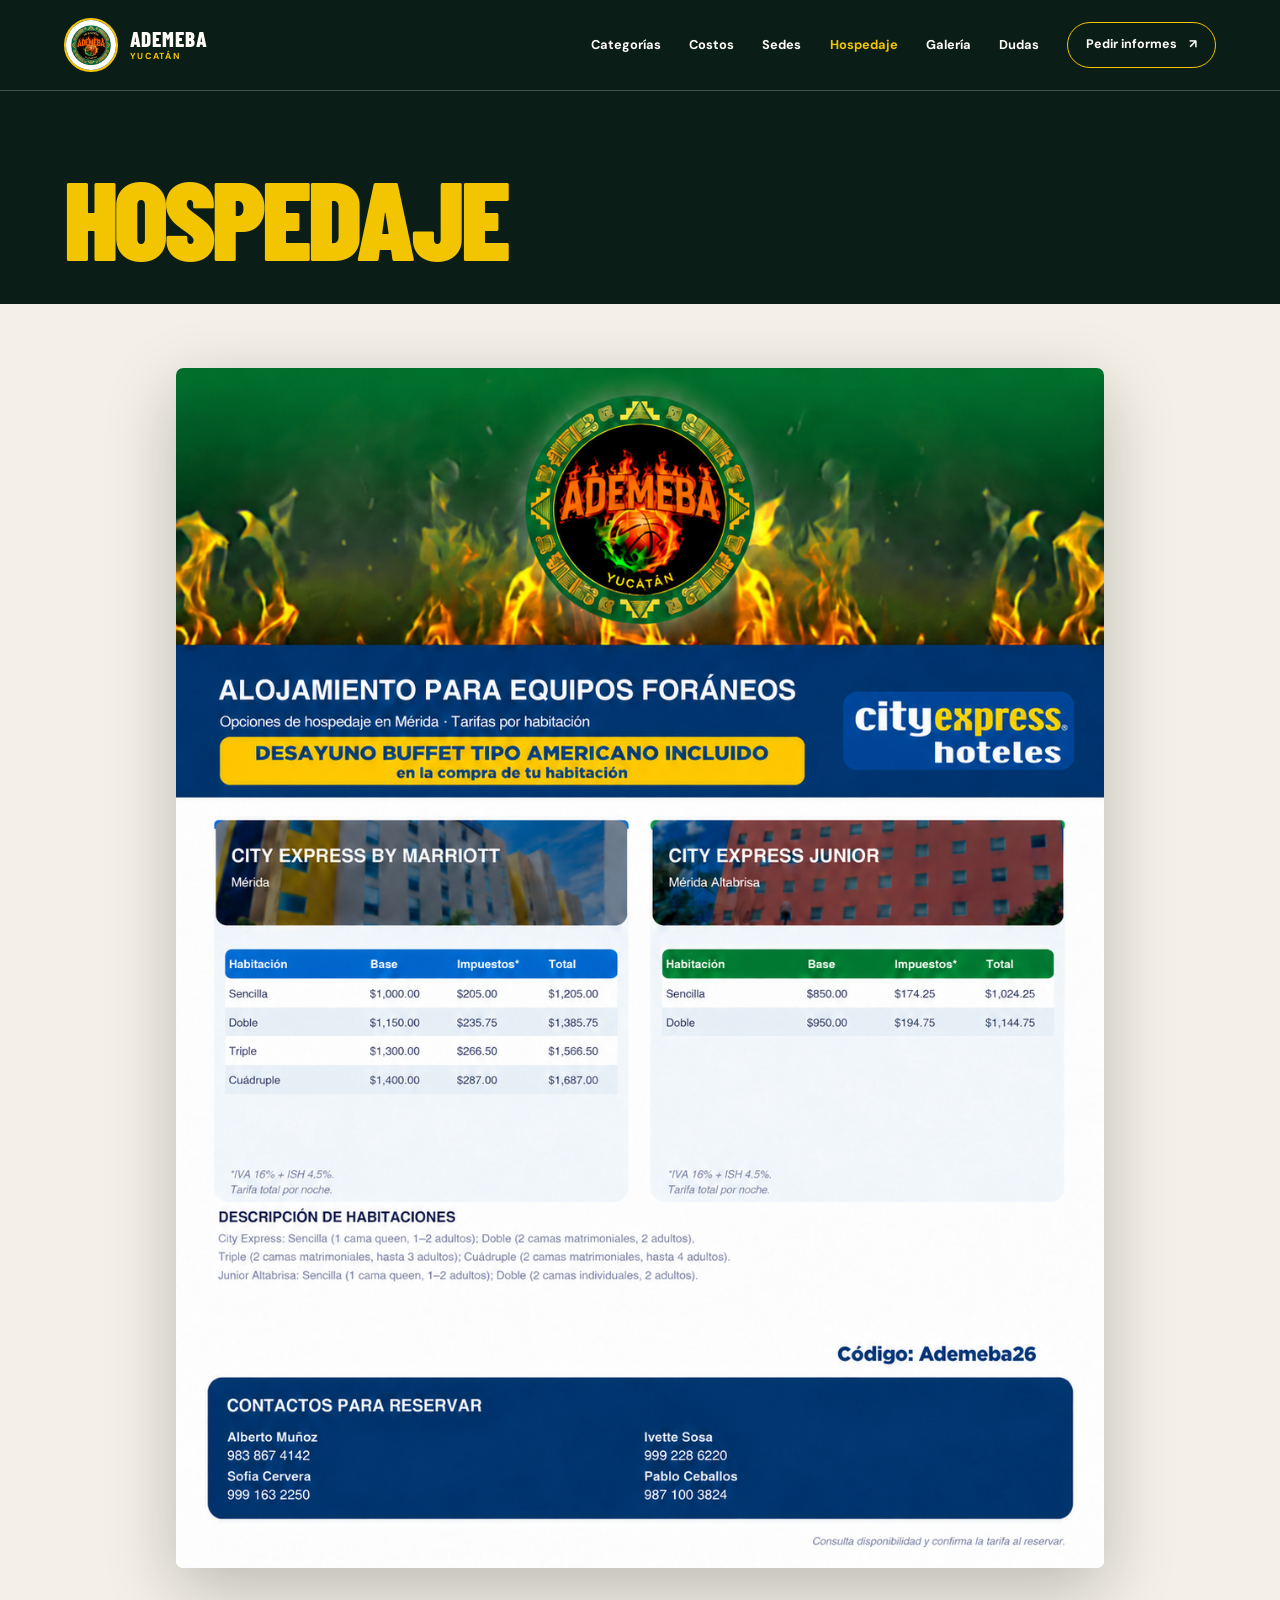
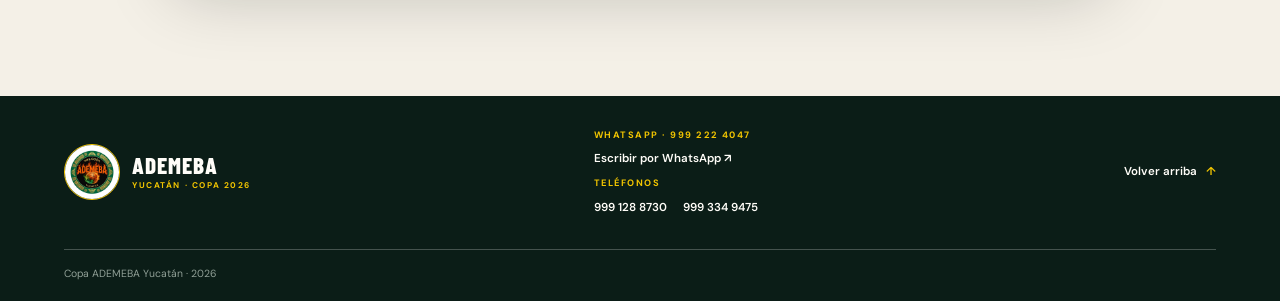
==== hospedaje.html @ 0bba1617 "feat: add hospedaje page" ====
<!doctype html>
<html lang="es-MX">
  <head>
    <meta charset="utf-8">
    <meta name="viewport" content="width=device-width, initial-scale=1">
    <meta name="theme-color" content="#0b1d17">
    <meta name="description" content="Consulta las opciones de hospedaje para equipos foráneos de la Copa ADEMEBA Yucatán 2026.">
    <meta property="og:type" content="website">
    <meta property="og:title" content="Hospedaje · Copa ADEMEBA Yucatán 2026">
    <meta property="og:description" content="Opciones de hospedaje en Mérida para equipos de la Copa ADEMEBA Yucatán 2026.">
    <meta property="og:image" content="assets/hospedaje-copa-ademeba-2026.png">
    <title>Hospedaje · Copa ADEMEBA Yucatán 2026</title>
    <link rel="preconnect" href="https://fonts.googleapis.com">
    <link rel="preconnect" href="https://fonts.gstatic.com" crossorigin>
    <link href="https://fonts.googleapis.com/css2?family=Barlow+Condensed:wght@500;600;700;800;900&amp;family=DM+Sans:wght@400;500;600;700&amp;display=swap" rel="stylesheet">
    <link rel="stylesheet" href="styles.css">
    <script src="script.js" defer></script>
  </head>
  <body>
    <a class="skip-link" href="#contenido">Saltar al contenido</a>

    <header class="site-header">
      <div class="nav-shell">
        <a class="brand" href="index.html#inicio" aria-label="ADEMEBA Yucatán, inicio">
          <img src="assets/logo-ademeba-2026.jpg" alt="" width="56" height="56">
          <span class="brand-name">ADEMEBA <small>YUCATÁN</small></span>
        </a>
        <button class="menu-toggle" type="button" aria-expanded="false" aria-controls="site-nav">
          <span>Menú</span><span class="menu-icon" aria-hidden="true"><i></i><i></i></span>
        </button>
        <nav class="site-nav" id="site-nav" aria-label="Navegación principal">
          <a href="index.html#categorias">Categorías</a>
          <a href="index.html#costos">Costos</a>
          <a href="index.html#sedes">Sedes</a>
          <a href="hospedaje.html" aria-current="page">Hospedaje</a>
          <a href="index.html#galeria">Galería</a>
          <a href="index.html#preguntas">Dudas</a>
          <a class="nav-cta" href="https://wa.me/529992224047?text=Hola%2C%20quiero%20informes%20sobre%20la%20Copa%20ADEMEBA%20Yucat%C3%A1n%202026." target="_blank" rel="noopener">Pedir informes <span aria-hidden="true">↗</span></a>
        </nav>
      </div>
    </header>

    <main id="contenido" class="lodging-page">
      <section class="lodging-hero" aria-labelledby="lodging-title">
        <h1 id="lodging-title">Hospedaje</h1>
      </section>
      <section class="lodging-content" aria-label="Flyer de opciones de hospedaje">
        <figure class="lodging-flyer">
          <img src="assets/hospedaje-copa-ademeba-2026.png" alt="Flyer de hospedaje para equipos foráneos con tarifas por habitación, desayuno buffet tipo americano incluido, código de reservación y contactos." width="1103" height="1427" fetchpriority="high">
        </figure>
      </section>
    </main>

    <footer class="site-footer">
      <a class="footer-brand" href="index.html#inicio"><img src="assets/logo-ademeba-2026.jpg" alt="" width="58" height="58"><span class="footer-brand-name">ADEMEBA<small>YUCATÁN · COPA 2026</small></span></a>
      <div class="footer-contacts"><span>WHATSAPP · 999 222 4047</span><a href="https://wa.me/529992224047" target="_blank" rel="noopener">Escribir por WhatsApp ↗</a><span>TELÉFONOS</span><a href="tel:+529991288730">999 128 8730</a><a href="tel:+529993349475">999 334 9475</a></div>
      <a class="back-top" href="#contenido">Volver arriba <span aria-hidden="true">↑</span></a>
      <small class="copyright">Copa ADEMEBA Yucatán · 2026</small>
    </footer>
  </body>
</html>
---- styles.css ----
:root {
  color-scheme: light;
  --ink: #111813;
  --forest: #06452f;
  --forest-deep: #0b1d17;
  --forest-mid: #0d6544;
  --orange: #ef5b32;
  --orange-deep: #d94722;
  --gold: #f2c500;
  --gold-deep: #806100;
  --paper: #f4f0e7;
  --white: #fffdf8;
  --mist: #dce2d8;
  --muted: #91a097;
  --line: rgba(17, 24, 19, .16);
  --line-light: rgba(255, 253, 248, .24);
  --shade: rgba(5, 16, 12, .7);
  --shadow: 0 22px 70px rgba(3, 14, 10, .24);
  --display: "Barlow Condensed", Impact, "Arial Narrow", sans-serif;
  --body: "DM Sans", "Segoe UI", sans-serif;
  --page-gutter: clamp(1.25rem, 5vw, 5.5rem);
  --section-space: clamp(5rem, 10vw, 9rem);
}

* { box-sizing: border-box; }
html { scroll-behavior: smooth; scroll-padding-top: 6rem; }
body { margin: 0; background: var(--paper); color: var(--ink); font-family: var(--body); font-size: 1rem; line-height: 1.55; }
body:has(dialog[open]) { overflow: hidden; }
button, a { font: inherit; }
a { color: inherit; }
button:focus-visible, a:focus-visible, summary:focus-visible { outline: 3px solid var(--gold-deep); outline-offset: 4px; }
img { display: block; max-width: 100%; }
::selection { background: var(--gold); color: var(--forest-deep); }

.skip-link { position: fixed; z-index: 30; top: .75rem; left: .75rem; padding: .75rem 1rem; transform: translateY(-160%); background: var(--white); color: var(--ink); }
.skip-link:focus { transform: translateY(0); }
.site-header { position: absolute; z-index: 10; inset: 0 0 auto; color: var(--white); }
.nav-shell { display: flex; align-items: center; justify-content: space-between; min-height: 5.7rem; padding: .8rem var(--page-gutter); border-bottom: 1px solid var(--line-light); }
.brand, .footer-brand { display: inline-flex; align-items: center; gap: .75rem; text-decoration: none; }
.brand img { width: 3.35rem; height: 3.35rem; border: 2px solid var(--gold); border-radius: 50%; object-fit: cover; }
.brand-name, .footer-brand-name { font-family: var(--display); font-size: 1.32rem; font-weight: 800; line-height: .9; letter-spacing: .04em; }
.brand-name small, .footer-brand-name small { display: block; margin-top: .35rem; color: var(--gold); font-family: var(--body); font-size: .55rem; font-weight: 700; letter-spacing: .19em; }
.site-nav { display: flex; align-items: center; gap: clamp(1rem, 2.2vw, 2.2rem); }
.site-nav > a:not(.nav-cta) { color: var(--white); font-size: .8rem; font-weight: 700; text-decoration: none; transition: color .2s ease; }
.site-nav > a:not(.nav-cta):hover { color: var(--gold); }
.site-nav > a[aria-current="page"] { color: var(--gold); }
.nav-cta { display: inline-flex; gap: .8rem; align-items: center; padding: .78rem 1.1rem; border: 1px solid var(--gold); border-radius: 999px; color: var(--white); font-size: .78rem; font-weight: 700; text-decoration: none; transition: background .2s ease, color .2s ease; }
.nav-cta:hover { background: var(--gold); color: var(--forest-deep); }
.menu-toggle { display: none; }

.lodging-page { min-height: 100vh; }
.lodging-hero { padding: 10.5rem var(--page-gutter) 2.5rem; background: var(--forest-deep); color: var(--white); }
.lodging-hero h1 { margin: 0; color: var(--gold); font-family: var(--display); font-size: clamp(4rem, 10vw, 7rem); font-weight: 900; line-height: .86; letter-spacing: -.035em; text-transform: uppercase; }
.lodging-content { padding: clamp(2rem, 5vw, 4.5rem) var(--page-gutter) var(--section-space); }
.lodging-flyer { width: min(100%, 58rem); margin: 0 auto; overflow: hidden; border-radius: .45rem; background: var(--white); box-shadow: var(--shadow); }
.lodging-flyer img { width: 100%; height: auto; }

.hero { position: relative; display: flex; min-height: min(52rem, 100svh); min-height: clamp(43rem, 90svh, 61rem); align-items: center; overflow: hidden; isolation: isolate; background: var(--forest-deep); color: var(--white); }
.hero-photo, .hero-photo::after, .hero-shade, .hero-halftone { position: absolute; inset: 0; }
.hero-photo { z-index: -3; left: 28%; clip-path: polygon(19% 0, 100% 0, 100% 100%, 0 100%, 9% 68%, 0 44%); }
.hero-photo img { width: 100%; height: 100%; object-fit: cover; object-position: 55% center; }
.hero-photo::after { content: ""; background: linear-gradient(90deg, var(--forest-deep), transparent 37%, rgba(5, 16, 12, .08) 65%, var(--shade)); mix-blend-mode: multiply; }
.hero-shade { z-index: -2; background: linear-gradient(90deg, var(--forest-deep) 0%, rgba(11, 29, 23, .98) 24%, rgba(11, 29, 23, .72) 47%, rgba(11, 29, 23, .12) 78%, rgba(11, 29, 23, .34) 100%), linear-gradient(0deg, var(--forest-deep), transparent 28%); }
.hero-halftone { z-index: -1; inset: 10% 7% 8% auto; width: 36%; opacity: .26; background-image: radial-gradient(var(--gold) 1.4px, transparent 1.6px); background-size: 13px 13px; mask-image: radial-gradient(ellipse at 55% 43%, var(--ink) 0%, transparent 70%); pointer-events: none; }
.hero-content { width: min(100%, 78rem); margin: 0 auto; padding: 9rem var(--page-gutter) 7rem; animation: hero-arrive .8s cubic-bezier(.2, .75, .25, 1) both; }
.eyebrow, .section-index { display: flex; align-items: center; gap: .7rem; margin: 0 0 1.25rem; font-size: .68rem; font-weight: 700; letter-spacing: .2em; }
.eyebrow { color: var(--gold); }
.eyebrow-mark { width: 1.8rem; height: 2px; background: var(--orange); }
.hero h1 { max-width: 52rem; margin: 0; font-family: var(--display); font-size: clamp(6.3rem, 15vw, 13.4rem); font-weight: 900; line-height: .72; letter-spacing: -.045em; text-transform: uppercase; }
.hero-kicker { display: block; margin: 0 0 1.05rem .35rem; color: var(--white); font-family: var(--body); font-size: clamp(.86rem, 1.6vw, 1.1rem); font-weight: 700; letter-spacing: .3em; }
.hero h1 strong { display: block; color: var(--white); font-weight: 900; }
.hero h1 em { display: block; margin: .14em 0 0 .08em; color: var(--gold); font-size: .53em; font-style: normal; letter-spacing: .015em; }
.hero-copy { max-width: 27rem; margin: 2rem 0 0 .2rem; color: var(--mist); font-size: clamp(1rem, 1.6vw, 1.2rem); }
.hero-actions { display: flex; flex-wrap: wrap; gap: .75rem; margin-top: 1.8rem; }
.button { display: inline-flex; min-height: 3.15rem; align-items: center; justify-content: center; gap: 1rem; padding: .75rem 1.2rem; border: 1px solid transparent; border-radius: 999px; font-size: .8rem; font-weight: 700; text-decoration: none; transition: transform .2s ease, background .2s ease, color .2s ease; }
.button:hover { transform: translateY(-2px); }
.button--orange { background: var(--gold); color: var(--forest-deep); }
.button--orange:hover { background: #ffd633; }
.button--outline { border-color: var(--line-light); color: var(--white); }
.button--outline:hover { background: var(--white); color: var(--forest-deep); }
.button--light { background: var(--white); color: var(--forest-deep); }
.button--light:hover { background: var(--gold); }
.hero-date { display: flex; align-items: center; gap: .9rem; margin-top: 2.6rem; }
.date-stamp { display: grid; min-width: 5.1rem; min-height: 4.2rem; place-content: center; border-left: 3px solid var(--gold); background: rgba(255, 253, 248, .08); text-align: center; }
.date-stamp strong { font-family: var(--display); font-size: 1.7rem; line-height: .9; }
.date-stamp span { margin-top: .28rem; color: var(--gold); font-size: .58rem; font-weight: 700; letter-spacing: .13em; }
.date-label, .date-caption { display: block; }
.date-label { color: var(--gold); font-size: .67rem; font-weight: 700; letter-spacing: .12em; text-transform: uppercase; }
.date-caption { margin-top: .22rem; color: var(--white); font-size: .91rem; }
.date-countdown { display: block; margin-top: .32rem; color: var(--gold); font-size: .68rem; font-weight: 700; }
.hero-badge { position: absolute; right: clamp(2rem, 9vw, 9rem); bottom: 17%; display: grid; width: clamp(8rem, 17vw, 14rem); aspect-ratio: 1; place-items: center; transform: rotate(7deg); border: 1px solid var(--gold); border-radius: 50%; background: var(--paper); box-shadow: var(--shadow); }
.hero-badge::before { position: absolute; inset: .45rem; border: 1px dashed var(--forest); border-radius: 50%; content: ""; }
.hero-badge img { width: 82%; height: 82%; border-radius: 50%; object-fit: cover; animation: logo-pulse 4s ease-in-out infinite; transform-origin: center; }
.hero-side-note { position: absolute; top: 37%; right: var(--page-gutter); color: var(--gold); font-family: var(--display); font-size: clamp(2.4rem, 5vw, 4.5rem); font-weight: 800; line-height: .76; text-align: right; text-shadow: 2px 2px 0 var(--forest-deep); }
.scroll-cue { position: absolute; right: var(--page-gutter); bottom: 1.4rem; display: flex; align-items: center; gap: .8rem; color: var(--white); font-size: .67rem; letter-spacing: .08em; text-decoration: none; }
.scroll-cue b { display: grid; width: 2rem; height: 2rem; place-items: center; border: 1px solid var(--line-light); border-radius: 50%; color: var(--gold); font-size: 1rem; }

.quick-facts { display: grid; grid-template-columns: repeat(3, 1fr) 1.6fr; align-items: stretch; padding: 0 var(--page-gutter); background: var(--gold); color: var(--forest-deep); }
.quick-facts > div, .quick-facts > a { display: flex; min-height: 7.3rem; align-items: center; justify-content: center; gap: .8rem; border-right: 1px solid rgba(11, 29, 23, .25); text-decoration: none; }
.quick-facts > div:first-child { justify-content: flex-start; }
.quick-facts > a { justify-content: flex-end; border: 0; }
.quick-facts strong { font-family: var(--display); font-size: clamp(2.5rem, 4vw, 3.6rem); font-weight: 800; line-height: .8; }
.quick-facts span { font-size: .63rem; font-weight: 700; letter-spacing: .12em; }
.quick-facts a > span { max-width: 6.4rem; line-height: 1.2; }
.quick-facts a > strong { white-space: nowrap; }
.quick-facts small { font-family: var(--body); font-size: .68rem; letter-spacing: .1em; }

.section-wrap { width: min(100%, 80rem); margin-inline: auto; padding-inline: var(--page-gutter); }
.intro { position: relative; padding-block: var(--section-space) calc(var(--section-space) - 1rem); overflow: hidden; }
.section-index { color: var(--forest-mid); }
.section-index span { color: var(--gold-deep); font-family: var(--display); font-size: 1.25rem; font-weight: 800; letter-spacing: 0; }
.intro-grid { display: grid; grid-template-columns: 1.2fr .8fr; align-items: end; gap: 3rem; }
.intro h2, .section-heading h2, .venues h2, .faq h2 { margin: 0; font-family: var(--display); font-size: clamp(3.6rem, 8vw, 7rem); font-weight: 800; line-height: .8; letter-spacing: -.025em; text-transform: uppercase; }
.intro h2 span, .section-heading h2 span, .venues h2 span, .faq h2 span { color: var(--gold-deep); }
.intro-grid > p { max-width: 29rem; margin: 0 0 .2rem; color: var(--forest-deep); font-size: 1.02rem; }
.court-line { position: absolute; right: -5rem; bottom: 3.5rem; display: flex; width: 19rem; height: 5rem; align-items: center; justify-content: center; transform: rotate(-19deg); opacity: .12; }
.court-line span:first-child { position: absolute; width: 100%; height: 1.5rem; border: 2px solid var(--forest); border-radius: 50%; }
.court-line span:nth-child(2) { width: 1px; height: 100%; background: var(--forest); }
.court-line span:nth-child(3) { position: absolute; width: 6rem; height: 6rem; border: 2px solid var(--forest); border-radius: 50%; }

.categories { padding-block: 1rem var(--section-space); }
.section-heading { display: flex; align-items: end; justify-content: space-between; gap: 2rem; }
.section-heading h2 { font-size: clamp(3.5rem, 7vw, 6.5rem); }
.section-aside { margin: 0 0 .35rem; color: var(--forest-mid); font-size: .85rem; font-weight: 700; line-height: 1.35; text-align: right; }
.filter-bar { display: flex; align-items: center; gap: .55rem; margin: 2.4rem 0 1rem; }
.filter-button { display: inline-flex; align-items: center; gap: .55rem; min-height: 2.7rem; padding: .5rem .95rem; border: 1px solid var(--line); border-radius: 999px; background: transparent; color: var(--ink); cursor: pointer; font-size: .74rem; font-weight: 700; transition: background .2s ease, color .2s ease, border-color .2s ease; }
.filter-button:hover, .filter-button.is-active { border-color: var(--forest); background: var(--forest); color: var(--white); }
.filter-button span { color: var(--gold-deep); }
.filter-status { margin-left: auto; color: var(--muted); font-size: .72rem; }
.category-grid { display: grid; grid-template-columns: repeat(3, 1fr); gap: .8rem; }
.category-card { position: relative; min-height: 15rem; padding: 1.4rem; overflow: hidden; isolation: isolate; }
.category-card::after { position: absolute; z-index: -1; right: -2.7rem; bottom: -4rem; width: 11rem; height: 11rem; border: 1px solid currentColor; border-radius: 50%; box-shadow: 0 0 0 1.2rem transparent, 0 0 0 1.25rem currentColor, 0 0 0 2.4rem transparent, 0 0 0 2.45rem currentColor; content: ""; opacity: .18; }
.category-number { color: currentColor; font-size: .68rem; font-weight: 700; letter-spacing: .16em; opacity: .8; }
.category-ball { position: absolute; top: 1rem; right: 1.2rem; color: var(--gold); font-size: 2.3rem; line-height: 1; text-shadow: 0 0 0 var(--forest); }
.category-card--gold .category-ball { color: var(--forest-deep); }
.category-card h3 { margin: 2.2rem 0 0; font-family: var(--display); font-size: clamp(2.6rem, 4vw, 3.65rem); font-weight: 800; line-height: .85; text-transform: uppercase; }
.category-years { margin: .65rem 0 1rem; font-family: var(--display); font-size: 1.4rem; font-weight: 700; letter-spacing: .06em; }
.category-branch { display: inline-block; padding: .32rem .55rem; border: 1px solid currentColor; border-radius: 999px; font-size: .62rem; font-weight: 700; letter-spacing: .08em; text-transform: uppercase; }
.category-card--mix { background: var(--forest); color: var(--white); }
.category-card--gold { background: var(--gold); color: var(--forest-deep); }
.category-card--orange { background: var(--orange); color: var(--white); }
.category-card--paper { background: var(--white); color: var(--forest-deep); }
.category-card--dark { background: var(--ink); color: var(--white); }
.category-card--green { background: var(--forest-mid); color: var(--white); }
.category-card[hidden] { display: none; }

.costs-band { position: relative; overflow: hidden; background: var(--forest-deep); color: var(--white); }
.costs-wrap { position: relative; display: grid; width: min(100%, 80rem); grid-template-columns: 1fr .9fr; align-items: center; gap: 4rem; margin: auto; padding: var(--section-space) var(--page-gutter); isolation: isolate; }
.costs-copy { max-width: 36rem; }
.costs-copy .section-index { color: var(--gold); }
.costs-copy h2 { margin: 0; font-family: var(--display); font-size: clamp(4rem, 8vw, 7rem); font-weight: 800; line-height: .78; text-transform: uppercase; }
.costs-copy h2 span { color: var(--gold); }
.costs-copy > p:not(.section-index) { max-width: 26rem; margin: 1.7rem 0; color: var(--mist); }
.price-stack { display: grid; gap: .8rem; }
.price-card { position: relative; min-height: 12rem; padding: 1.5rem 1.7rem; overflow: hidden; }
.price-card > span:first-child { display: block; font-size: .68rem; font-weight: 700; letter-spacing: .17em; }
.price-card--main { background: var(--gold); color: var(--forest-deep); }
.price-card--main strong { display: block; margin-top: .15rem; font-family: var(--display); font-size: clamp(4.2rem, 7vw, 6.4rem); font-weight: 800; line-height: .9; letter-spacing: -.04em; }
.price-card--main small { font-size: .62rem; font-weight: 700; letter-spacing: .16em; }
.price-card--main i { position: absolute; right: -1rem; bottom: -3.2rem; color: rgba(11, 29, 23, .1); font-family: var(--display); font-size: 7rem; font-style: normal; font-weight: 900; }
.price-card--ref { display: grid; grid-template-columns: 1fr auto; align-items: end; background: var(--forest); color: var(--white); }
.price-card--ref > span:first-child { grid-column: 1 / -1; align-self: start; }
.price-card--ref strong { font-family: var(--display); font-size: clamp(3rem, 5vw, 4rem); font-weight: 800; line-height: .9; }
.price-card--ref strong small { font-family: var(--body); font-size: .72rem; letter-spacing: .08em; }
.price-card--ref p { margin: .4rem 0 0; font-size: .78rem; }
.price-whistle { display: grid; width: 2.7rem; height: 2.7rem; place-items: center; border: 1px solid var(--gold); border-radius: 50%; color: var(--gold); font-size: 1.2rem; }
.costs-texture { position: absolute; z-index: -1; top: -7rem; right: -11rem; width: 30rem; aspect-ratio: 1; border: 1px solid var(--gold); border-radius: 50%; opacity: .15; box-shadow: 0 0 0 1.1rem transparent, 0 0 0 1.15rem var(--gold), 0 0 0 2.2rem transparent, 0 0 0 2.25rem var(--gold); }

.venues { display: grid; grid-template-columns: .85fr 1.15fr; gap: clamp(2rem, 7vw, 6rem); padding-block: var(--section-space); }
.venues-intro h2 { font-size: clamp(3.4rem, 6vw, 5.5rem); }
.venues-intro > p:not(.section-index) { max-width: 22rem; margin: 1.4rem 0; color: var(--forest-mid); }
.venue-count { display: inline-flex; align-items: center; gap: .7rem; margin-top: 2rem; padding: .8rem 1rem .8rem 0; border-top: 1px solid var(--line); color: var(--forest); }
.venue-count strong { font-family: var(--display); font-size: 3rem; font-weight: 800; line-height: .8; }
.venue-count span { font-size: .58rem; font-weight: 700; letter-spacing: .12em; line-height: 1.2; }
.venue-list { align-self: center; margin: 0; padding: 0; list-style: none; }
.venue-list li { display: grid; grid-template-columns: 2.5rem 1fr; align-items: center; gap: .9rem; min-height: 5rem; border-bottom: 1px solid var(--line); }
.venue-list li:first-child { border-top: 1px solid var(--line); }
.venue-pin { display: grid; width: 2rem; height: 2rem; place-items: center; transform: rotate(-45deg); border-radius: 50% 50% 50% 0; background: var(--gold); color: var(--forest-deep); font-family: var(--display); font-size: .75rem; font-weight: 700; }
.venue-list li span:nth-child(2) { font-size: .93rem; font-weight: 700; }
.venue-list li small { display: inline-block; margin-left: .4rem; color: var(--forest-mid); font-size: .7rem; font-weight: 500; }

.gallery-section { padding-block: var(--section-space); background: var(--forest); color: var(--white); }
.gallery-section .section-index { color: var(--gold); }
.gallery-heading { margin-bottom: 2.5rem; }
.gallery-heading h2 span { color: var(--gold); }
.gallery-heading .section-aside { color: var(--mist); }
.gallery-grid { display: grid; grid-template-columns: 1.25fr 1.1fr .9fr; grid-template-rows: 14rem 14rem; gap: .8rem; }
.gallery-item { position: relative; min-width: 0; padding: 0; overflow: hidden; border: 0; background: var(--forest-deep); color: var(--white); cursor: zoom-in; text-align: left; }
.gallery-item--poster { grid-row: span 2; }
.gallery-item--wide { grid-column: span 2; }
.gallery-item img { width: 100%; height: 100%; object-fit: cover; transition: transform .45s cubic-bezier(.2,.7,.2,1), filter .3s ease; }
.gallery-item--poster img { object-position: center 18%; }
.gallery-item::after { position: absolute; inset: 35% 0 0; background: linear-gradient(0deg, rgba(6, 21, 15, .9), transparent); content: ""; }
.gallery-item:hover img { transform: scale(1.04); filter: saturate(1.1); }
.gallery-caption { position: absolute; z-index: 1; right: 1rem; bottom: 1rem; left: 1rem; display: flex; align-items: end; justify-content: space-between; gap: .8rem; }
.gallery-caption b { font-family: var(--display); font-size: 1.45rem; font-weight: 700; text-transform: uppercase; }
.gallery-caption small { flex: none; color: var(--gold); font-size: .65rem; font-weight: 700; }
.gallery-caption i { font-style: normal; }

.faq { display: grid; grid-template-columns: .8fr 1.2fr; gap: clamp(2rem, 8vw, 7rem); padding-block: var(--section-space); }
.faq-title h2 { font-size: clamp(4rem, 7vw, 6rem); }
.faq-title > p:not(.section-index) { max-width: 19rem; color: var(--forest-mid); }
.faq-title > a { display: inline-flex; align-items: center; gap: .7rem; margin-top: 1rem; color: var(--gold-deep); font-size: .82rem; font-weight: 700; text-decoration: none; }
.faq-list { border-top: 1px solid var(--line); }
.faq-list details { border-bottom: 1px solid var(--line); }
.faq-list summary { display: flex; min-height: 4.4rem; align-items: center; justify-content: space-between; gap: 1rem; cursor: pointer; font-size: .9rem; font-weight: 700; list-style: none; }
.faq-list summary::-webkit-details-marker { display: none; }
.faq-list summary span { display: grid; width: 1.8rem; height: 1.8rem; flex: none; place-items: center; border: 1px solid var(--line); border-radius: 50%; color: var(--gold-deep); font-size: 1.2rem; transition: transform .2s ease, background .2s ease; }
.faq-list details[open] summary span { transform: rotate(45deg); background: var(--gold); color: var(--forest-deep); }
.faq-list details > p { max-width: 42rem; margin: -.1rem 2rem 1.25rem 0; color: var(--forest-mid); font-size: .84rem; }
.faq-bank-details { display: grid; max-width: 42rem; gap: .45rem; margin: -.1rem 2rem 1.25rem 0; padding: 1rem; border: 1px solid var(--line); background: rgba(255, 253, 248, .55); }
.faq-bank-details > div { display: grid; grid-template-columns: minmax(8rem, .65fr) 1fr; gap: .5rem 1rem; align-items: baseline; }
.faq-bank-details dt { color: var(--forest-mid); font-size: .72rem; }
.faq-bank-details dd { margin: 0; color: var(--forest-deep); font-size: .8rem; font-weight: 700; letter-spacing: .025em; overflow-wrap: anywhere; }
.faq-phones { display: flex; flex-wrap: wrap; gap: .5rem; margin: -.25rem 0 1.25rem; }
.faq-phones a { padding: .4rem .65rem; border: 1px solid var(--line); border-radius: 999px; color: var(--forest); font-size: .72rem; font-weight: 700; text-decoration: none; }
.faq-phones a:hover { border-color: var(--gold-deep); color: var(--gold-deep); }

.final-cta { position: relative; display: grid; min-height: 30rem; align-content: center; justify-items: center; overflow: hidden; padding: 4rem var(--page-gutter); background: var(--gold); color: var(--forest-deep); isolation: isolate; text-align: center; }
.final-cta > p { margin: 0 0 1rem; font-size: .7rem; font-weight: 700; letter-spacing: .22em; }
.final-cta h2 { margin: 0 0 1.6rem; font-family: var(--display); font-size: clamp(4.5rem, 11vw, 9rem); font-weight: 900; line-height: .72; letter-spacing: -.035em; text-transform: uppercase; }
.final-cta .button { position: relative; z-index: 1; }
.final-cta-orbit { position: absolute; z-index: -1; width: min(70vw, 46rem); aspect-ratio: 1; border: 1px solid rgba(11, 29, 23, .24); border-radius: 50%; box-shadow: 0 0 0 2rem transparent, 0 0 0 2.1rem rgba(11, 29, 23, .16), 0 0 0 4rem transparent, 0 0 0 4.1rem rgba(11, 29, 23, .1); }

.site-footer { display: grid; grid-template-columns: 1fr 1fr auto; align-items: center; gap: 2rem; padding: 2rem var(--page-gutter) 1.2rem; background: var(--forest-deep); color: var(--white); }
.footer-brand img { width: 3.5rem; height: 3.5rem; border: 1px solid var(--gold); border-radius: 50%; object-fit: cover; }
.footer-brand-name { font-size: 1.45rem; }
.footer-brand-name small { color: var(--gold); font-size: .52rem; }
.footer-contacts { display: flex; flex-wrap: wrap; align-items: center; gap: .5rem 1rem; }
.footer-contacts span { width: 100%; color: var(--gold); font-size: .58rem; font-weight: 700; letter-spacing: .16em; }
.footer-contacts a, .back-top { color: var(--white); font-size: .72rem; font-weight: 600; text-decoration: none; }
.footer-contacts a:hover, .back-top:hover { color: var(--gold); }
.back-top { justify-self: end; }
.back-top span { margin-left: .4rem; color: var(--gold); }
.copyright { grid-column: 1 / -1; padding-top: 1rem; border-top: 1px solid var(--line-light); color: var(--muted); font-size: .65rem; }
.lightbox { position: fixed; width: min(92vw, 68rem); max-width: none; max-height: 92svh; padding: 1rem; overflow: visible; border: 1px solid var(--line-light); background: var(--forest-deep); color: var(--white); box-shadow: var(--shadow); }
.lightbox::backdrop { background: var(--shade); backdrop-filter: blur(5px); }
.lightbox img { max-width: 100%; max-height: 78svh; margin: auto; object-fit: contain; }
.lightbox-caption { margin: .6rem 3rem 0 .2rem; color: var(--mist); font-size: .76rem; }
.lightbox-close { position: absolute; top: -.8rem; right: -.8rem; display: grid; width: 2.7rem; height: 2.7rem; place-items: center; border: 1px solid var(--gold); border-radius: 50%; background: var(--gold); color: var(--forest-deep); cursor: pointer; font-size: 1.7rem; line-height: 1; }

@keyframes logo-pulse {
  0%, 100% { transform: scale(1); }
  50% { transform: scale(1.075); }
}

@keyframes hero-arrive {
  from { opacity: 0; transform: translateY(1.1rem); }
  to { opacity: 1; transform: translateY(0); }
}

@media (min-width: 1500px) {
  .hero-content { padding-inline: 0; }
}

@media (max-width: 900px) {
  .nav-shell { min-height: 5.1rem; }
  .menu-toggle { display: flex; align-items: center; gap: .7rem; padding: .6rem 0 .6rem .7rem; border: 0; background: transparent; color: var(--white); cursor: pointer; font-size: .72rem; font-weight: 700; }
  .menu-icon { display: grid; gap: 4px; }
  .menu-icon i { display: block; width: 1.1rem; height: 2px; background: var(--gold); transition: transform .2s ease; }
  .menu-toggle[aria-expanded="true"] .menu-icon i:first-child { transform: translateY(3px) rotate(45deg); }
  .menu-toggle[aria-expanded="true"] .menu-icon i:last-child { transform: translateY(-3px) rotate(-45deg); }
  .site-nav { position: absolute; top: 100%; right: var(--page-gutter); left: var(--page-gutter); display: none; align-items: stretch; gap: 0; padding: .6rem 1rem; border: 1px solid var(--line-light); background: var(--forest-deep); box-shadow: var(--shadow); }
  .site-nav.is-open { display: grid; }
  .site-nav > a:not(.nav-cta) { padding: .85rem 0; border-bottom: 1px solid var(--line-light); }
  .nav-cta { justify-content: center; margin: .8rem 0 .35rem; }
  .hero { min-height: 48rem; }
  .hero-photo { left: 18%; }
  .hero-badge { right: 7%; bottom: 12%; }
  .hero-side-note { top: auto; right: 8%; bottom: 39%; font-size: 2.8rem; }
  .quick-facts { grid-template-columns: repeat(3, 1fr); }
  .quick-facts > a { grid-column: 1 / -1; min-height: 5.4rem; justify-content: center; border-top: 1px solid rgba(11, 29, 23, .25); }
  .quick-facts > div { min-height: 5.6rem; }
  .quick-facts > div:first-child { justify-content: center; }
  .intro-grid { grid-template-columns: 1fr; gap: 1.5rem; }
  .category-grid { grid-template-columns: repeat(2, 1fr); }
  .costs-wrap { grid-template-columns: 1fr 1fr; gap: 2.2rem; }
  .costs-copy { grid-column: 1 / -1; }
  .costs-copy > p:not(.section-index) { max-width: 40rem; }
  .venues { grid-template-columns: 1fr; gap: 1.7rem; }
  .venue-count { display: none; }
  .gallery-grid { grid-template-columns: 1fr 1fr; grid-template-rows: 17rem 13rem 13rem; }
  .gallery-item--poster { grid-row: span 2; }
  .gallery-item--wide { grid-column: auto; }
  .faq { grid-template-columns: 1fr; gap: 2rem; }
}

@media (max-width: 600px) {
  :root { --page-gutter: 1.15rem; --section-space: 4.5rem; }
  body { font-size: .94rem; }
  .brand img { width: 2.9rem; height: 2.9rem; }
  .brand-name { font-size: 1.15rem; }
  .lodging-hero { padding-top: 8.7rem; padding-bottom: 1.9rem; }
  .lodging-hero h1 { font-size: clamp(3.8rem, 16vw, 5.6rem); }
  .lodging-content { padding: 1.4rem .8rem var(--section-space); }
  .lodging-flyer { border-radius: .25rem; }
  .hero { min-height: 47rem; min-height: 94svh; align-items: end; }
  .hero-photo { inset: 0 0 0 4%; clip-path: polygon(0 0, 100% 0, 100% 100%, 0 100%); }
  .hero-photo img { object-position: 53% center; }
  .hero-shade { background: linear-gradient(0deg, var(--forest-deep) 2%, rgba(11, 29, 23, .91) 31%, rgba(11, 29, 23, .38) 73%, rgba(11, 29, 23, .25) 100%), linear-gradient(90deg, rgba(11, 29, 23, .4), transparent); }
  .hero-halftone { inset: 16% 0 auto auto; width: 55%; height: 40%; }
  .hero-content { padding: 8rem var(--page-gutter) 6.5rem; }
  .eyebrow { font-size: .58rem; letter-spacing: .14em; }
  .hero h1 { font-size: clamp(5.5rem, 23vw, 8.2rem); }
  .hero-kicker { font-size: .76rem; }
  .hero-copy { max-width: 19rem; margin-top: 1.4rem; font-size: .96rem; }
  .hero-actions { gap: .55rem; }
  .button { min-height: 2.9rem; padding-inline: .9rem; font-size: .72rem; }
  .hero-date { margin-top: 1.8rem; }
  .hero-badge { top: 6.8rem; right: var(--page-gutter); bottom: auto; width: 6.8rem; }
  .hero-badge::before { inset: .25rem; }
  .hero-side-note { top: 31%; right: var(--page-gutter); bottom: auto; font-size: 2rem; }
  .scroll-cue { bottom: .9rem; font-size: .59rem; }
  .scroll-cue b { width: 1.7rem; height: 1.7rem; }
  .quick-facts { padding-inline: .6rem; }
  .quick-facts > div { flex-direction: column; gap: .4rem; text-align: center; }
  .quick-facts strong { font-size: 2.4rem; }
  .quick-facts span { font-size: .53rem; }
  .quick-facts > a { gap: .65rem; }
  .quick-facts a > strong { font-size: 2.6rem; }
  .intro h2, .section-heading h2, .venues h2, .faq h2 { font-size: clamp(3.4rem, 17vw, 5rem); }
  .intro-grid > p { font-size: .92rem; }
  .section-heading { align-items: start; }
  .section-aside { display: none; }
  .filter-bar { flex-wrap: wrap; gap: .4rem; margin-top: 1.7rem; }
  .filter-button { min-height: 2.45rem; padding: .45rem .7rem; font-size: .65rem; }
  .filter-status { width: 100%; margin: .3rem 0 0; }
  .category-grid { grid-template-columns: 1fr 1fr; gap: .55rem; }
  .category-card { min-height: 12rem; padding: .9rem; }
  .category-card h3 { margin-top: 1.8rem; font-size: clamp(2rem, 9vw, 3rem); }
  .category-years { font-size: 1.08rem; }
  .category-branch { font-size: .52rem; }
  .category-number { font-size: .58rem; }
  .category-ball { top: .75rem; right: .8rem; font-size: 1.7rem; }
  .costs-wrap { grid-template-columns: 1fr; padding-block: var(--section-space); }
  .costs-copy { grid-column: auto; }
  .costs-copy h2 { font-size: clamp(4rem, 19vw, 6rem); }
  .price-card { min-height: 10.2rem; padding: 1.2rem; }
  .price-card--main strong { font-size: 4.4rem; }
  .venues { padding-block: var(--section-space); }
  .venue-list li { grid-template-columns: 2.2rem 1fr; gap: .6rem; min-height: 4.5rem; }
  .venue-list li span:nth-child(2) { font-size: .82rem; }
  .venue-list li small { display: block; margin: .1rem 0 0; }
  .gallery-heading { margin-bottom: 1.4rem; }
  .gallery-grid { grid-template-columns: 1fr 1fr; grid-template-rows: 17rem 11rem 11rem; gap: .55rem; }
  .gallery-item--poster { grid-row: span 2; }
  .gallery-caption { right: .6rem; bottom: .6rem; left: .6rem; display: grid; gap: .1rem; }
  .gallery-caption b { font-size: 1.12rem; }
  .gallery-caption small { font-size: .58rem; }
  .faq-title h2 { font-size: 4.4rem; }
  .faq-list summary { min-height: 4rem; font-size: .8rem; }
  .faq-list details > p { font-size: .78rem; }
  .faq-bank-details { margin-right: 0; padding: .8rem; }
  .faq-bank-details > div { grid-template-columns: 1fr; gap: .08rem; }
  .faq-bank-details dd { font-size: .76rem; }
  .final-cta { min-height: 23rem; }
  .final-cta h2 { font-size: clamp(4.2rem, 20vw, 6.5rem); }
  .site-footer { grid-template-columns: 1fr auto; gap: 1.4rem; padding-block: 1.6rem 1rem; }
  .footer-brand { grid-column: 1 / -1; }
  .footer-contacts { gap: .35rem .65rem; }
  .footer-contacts a { font-size: .65rem; }
  .back-top { align-self: end; font-size: .65rem; }
  .copyright { padding-top: .8rem; }
}

@media (prefers-reduced-motion: reduce) {
  *, *::before, *::after { scroll-behavior: auto !important; animation-duration: .01ms !important; animation-iteration-count: 1 !important; transition-duration: .01ms !important; }
  .hero-content, .hero-badge img { animation: none !important; }
}
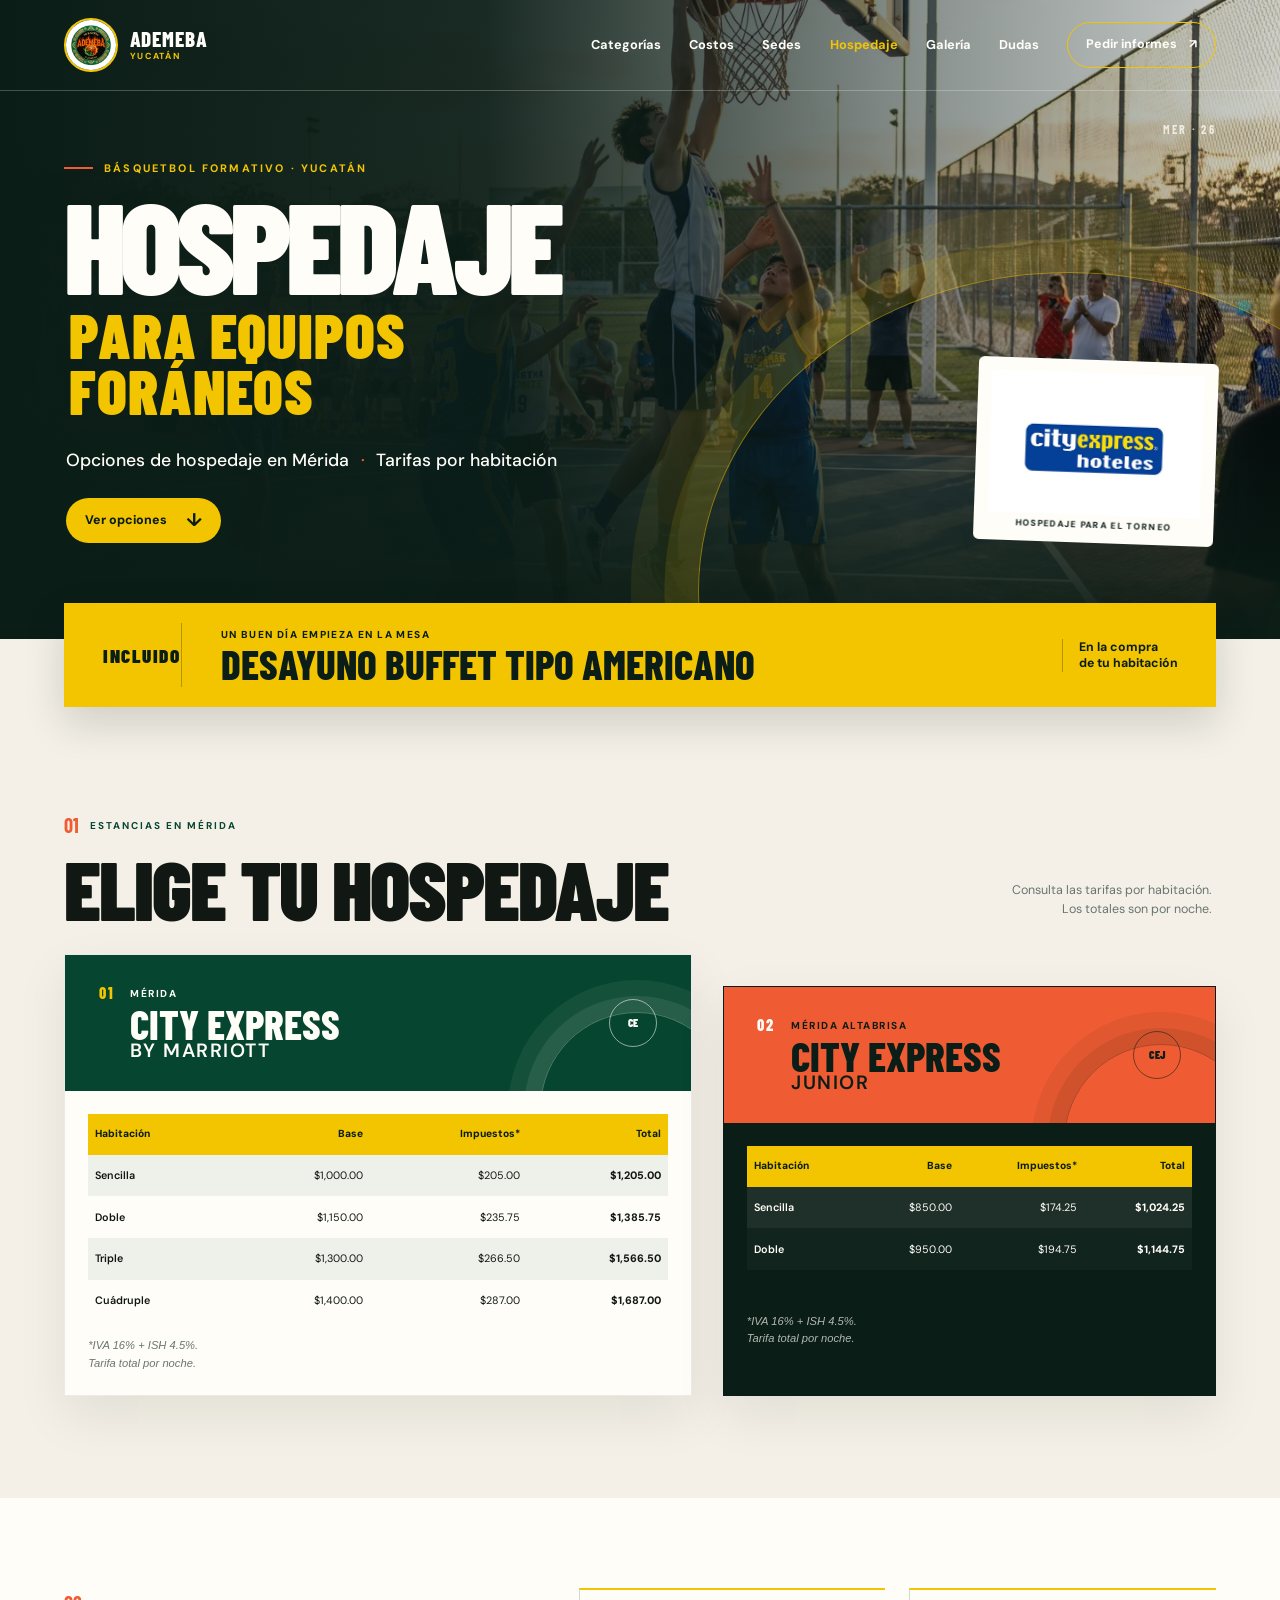
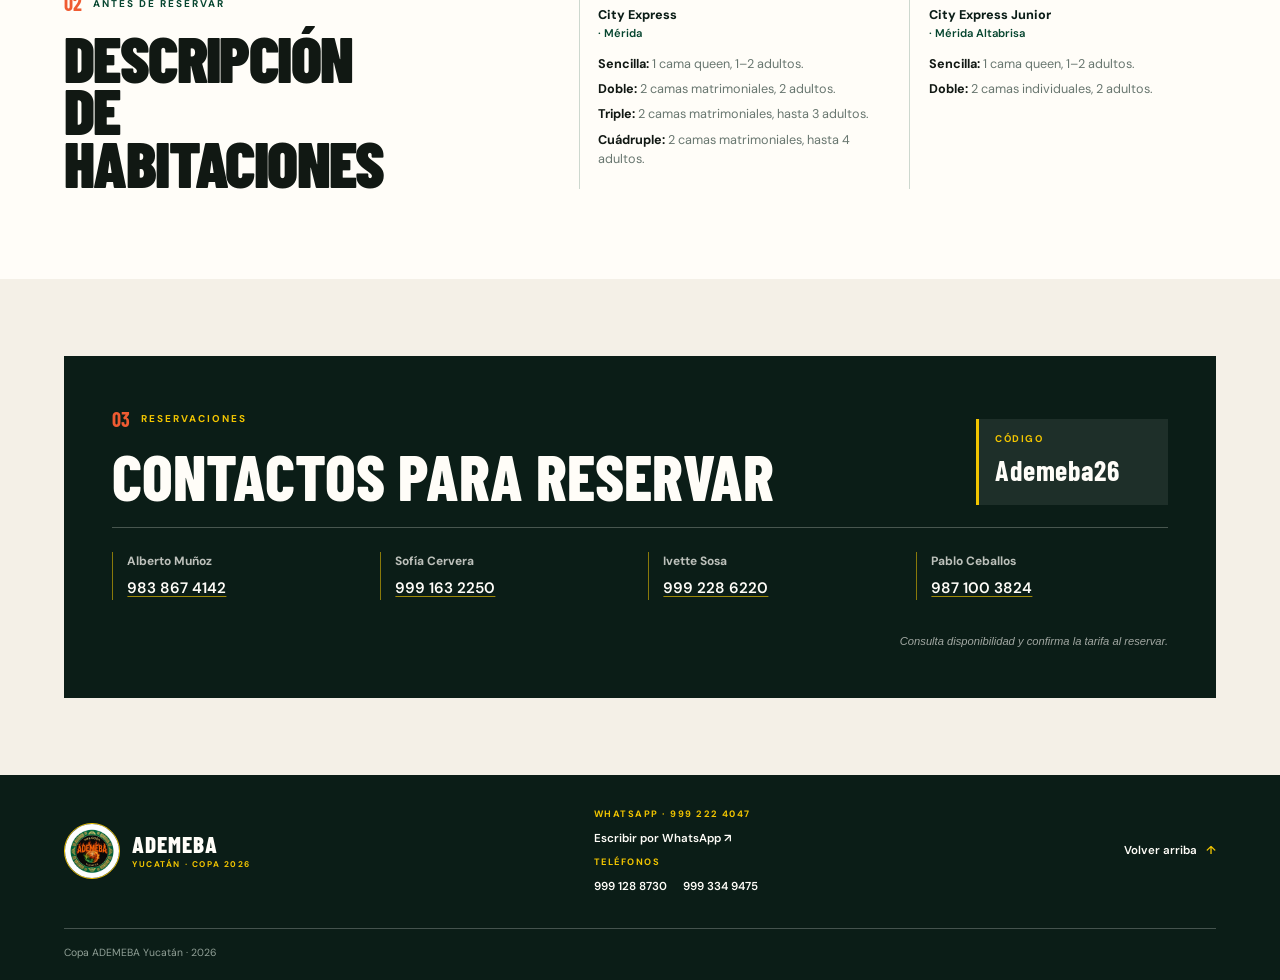
==== commit 3d538725: "feat: replace hospedaje flyer with editable page" ====
--- a/hospedaje.html
+++ b/hospedaje.html
@@ -4,16 +4,16 @@
     <meta charset="utf-8">
     <meta name="viewport" content="width=device-width, initial-scale=1">
     <meta name="theme-color" content="#0b1d17">
-    <meta name="description" content="Consulta las opciones de hospedaje para equipos foráneos de la Copa ADEMEBA Yucatán 2026.">
+    <meta name="description" content="Opciones de hospedaje en Mérida para equipos foráneos: tarifas, habitaciones, desayuno incluido y contactos de reservación.">
     <meta property="og:type" content="website">
     <meta property="og:title" content="Hospedaje · Copa ADEMEBA Yucatán 2026">
     <meta property="og:description" content="Opciones de hospedaje en Mérida para equipos de la Copa ADEMEBA Yucatán 2026.">
-    <meta property="og:image" content="assets/hospedaje-copa-ademeba-2026.png">
     <title>Hospedaje · Copa ADEMEBA Yucatán 2026</title>
     <link rel="preconnect" href="https://fonts.googleapis.com">
     <link rel="preconnect" href="https://fonts.gstatic.com" crossorigin>
     <link href="https://fonts.googleapis.com/css2?family=Barlow+Condensed:wght@500;600;700;800;900&amp;family=DM+Sans:wght@400;500;600;700&amp;display=swap" rel="stylesheet">
     <link rel="stylesheet" href="styles.css">
+    <link rel="stylesheet" href="hospedaje-muestra.css">
     <script src="script.js" defer></script>
   </head>
   <body>
@@ -40,14 +40,133 @@
       </div>
     </header>
 
-    <main id="contenido" class="lodging-page">
-      <section class="lodging-hero" aria-labelledby="lodging-title">
-        <h1 id="lodging-title">Hospedaje</h1>
+    <main id="contenido" class="lodging-sample-page">
+      <section class="lodging-sample-hero" aria-labelledby="lodging-title">
+        <img class="lodging-sample-hero__photo" src="assets/basquetbol-exterior.webp" alt="" fetchpriority="high">
+        <div class="lodging-sample-hero__shade" aria-hidden="true"></div>
+        <div class="lodging-sample-hero__court" aria-hidden="true"></div>
+        <div class="lodging-sample-hero__inner">
+          <div class="lodging-sample-hero__copy">
+            <p class="lodging-sample-eyebrow"><span></span>Básquetbol formativo · Yucatán</p>
+            <h1 id="lodging-title">Hospedaje <span>para equipos foráneos</span></h1>
+            <p class="lodging-sample-hero__intro">Opciones de hospedaje en Mérida <i aria-hidden="true">·</i> Tarifas por habitación</p>
+            <a class="lodging-sample-jump" href="#opciones">Ver opciones <span aria-hidden="true">↓</span></a>
+          </div>
+          <aside class="lodging-sample-brandplate" aria-label="City Express Hoteles">
+            <img src="assets/cityexpress-hoteles-logo.png" alt="City Express Hoteles" width="800" height="500">
+            <span>Hospedaje para el torneo</span>
+          </aside>
+        </div>
+        <span class="lodging-sample-hero__index" aria-hidden="true">MER · 26</span>
       </section>
-      <section class="lodging-content" aria-label="Flyer de opciones de hospedaje">
-        <figure class="lodging-flyer">
-          <img src="assets/hospedaje-copa-ademeba-2026.png" alt="Flyer de hospedaje para equipos foráneos con tarifas por habitación, desayuno buffet tipo americano incluido, código de reservación y contactos." width="1103" height="1427" fetchpriority="high">
-        </figure>
+
+      <section class="lodging-sample-breakfast" aria-label="Desayuno incluido">
+        <span class="lodging-sample-breakfast__index">INCLUIDO</span>
+        <div>
+          <p>Un buen día empieza en la mesa</p>
+          <h2>Desayuno buffet tipo americano</h2>
+        </div>
+        <strong>En la compra<br>de tu habitación</strong>
+      </section>
+
+      <section id="opciones" class="lodging-sample-options" aria-labelledby="options-title">
+        <div class="lodging-sample-section-head">
+          <div>
+            <p class="lodging-sample-kicker"><span>01</span> Estancias en Mérida</p>
+            <h2 id="options-title">Elige tu hospedaje</h2>
+          </div>
+          <p class="lodging-sample-section-head__note">Consulta las tarifas por habitación.<br>Los totales son por noche.</p>
+        </div>
+
+        <div class="lodging-sample-hotel-grid">
+          <article class="lodging-sample-hotel lodging-sample-hotel--main" aria-labelledby="city-express-title">
+            <header class="lodging-sample-hotel__head">
+              <span class="lodging-sample-hotel__number" aria-hidden="true">01</span>
+              <div>
+                <p>Mérida</p>
+                <h3 id="city-express-title">City Express <span>by Marriott</span></h3>
+              </div>
+              <span class="lodging-sample-hotel__marker" aria-hidden="true">CE</span>
+            </header>
+            <div class="lodging-sample-hotel__body">
+              <table class="lodging-sample-rates">
+                <caption class="visually-hidden">Tarifas por habitación por noche en City Express by Marriott Mérida</caption>
+                <thead>
+                  <tr><th scope="col">Habitación</th><th scope="col">Base</th><th scope="col">Impuestos*</th><th scope="col">Total</th></tr>
+                </thead>
+                <tbody>
+                  <tr><th scope="row">Sencilla</th><td>$1,000.00</td><td>$205.00</td><td>$1,205.00</td></tr>
+                  <tr><th scope="row">Doble</th><td>$1,150.00</td><td>$235.75</td><td>$1,385.75</td></tr>
+                  <tr><th scope="row">Triple</th><td>$1,300.00</td><td>$266.50</td><td>$1,566.50</td></tr>
+                  <tr><th scope="row">Cuádruple</th><td>$1,400.00</td><td>$287.00</td><td>$1,687.00</td></tr>
+                </tbody>
+              </table>
+              <p class="lodging-sample-tax-note">*IVA 16% + ISH 4.5%. <span>Tarifa total por noche.</span></p>
+            </div>
+          </article>
+
+          <article class="lodging-sample-hotel lodging-sample-hotel--junior" aria-labelledby="city-junior-title">
+            <header class="lodging-sample-hotel__head">
+              <span class="lodging-sample-hotel__number" aria-hidden="true">02</span>
+              <div>
+                <p>Mérida Altabrisa</p>
+                <h3 id="city-junior-title">City Express <span>Junior</span></h3>
+              </div>
+              <span class="lodging-sample-hotel__marker" aria-hidden="true">CEJ</span>
+            </header>
+            <div class="lodging-sample-hotel__body">
+              <table class="lodging-sample-rates">
+                <caption class="visually-hidden">Tarifas por habitación por noche en City Express Junior Mérida Altabrisa</caption>
+                <thead>
+                  <tr><th scope="col">Habitación</th><th scope="col">Base</th><th scope="col">Impuestos*</th><th scope="col">Total</th></tr>
+                </thead>
+                <tbody>
+                  <tr><th scope="row">Sencilla</th><td>$850.00</td><td>$174.25</td><td>$1,024.25</td></tr>
+                  <tr><th scope="row">Doble</th><td>$950.00</td><td>$194.75</td><td>$1,144.75</td></tr>
+                </tbody>
+              </table>
+              <p class="lodging-sample-tax-note">*IVA 16% + ISH 4.5%. <span>Tarifa total por noche.</span></p>
+            </div>
+          </article>
+        </div>
+      </section>
+
+      <section class="lodging-sample-rooms" aria-labelledby="rooms-title">
+        <div class="lodging-sample-rooms__heading">
+          <p class="lodging-sample-kicker"><span>02</span> Antes de reservar</p>
+          <h2 id="rooms-title">Descripción de habitaciones</h2>
+        </div>
+        <div class="lodging-sample-room-list">
+          <article>
+            <p class="lodging-sample-room-list__label">City Express <span>· Mérida</span></p>
+            <p><b>Sencilla:</b> 1 cama queen, 1–2 adultos.</p>
+            <p><b>Doble:</b> 2 camas matrimoniales, 2 adultos.</p>
+            <p><b>Triple:</b> 2 camas matrimoniales, hasta 3 adultos.</p>
+            <p><b>Cuádruple:</b> 2 camas matrimoniales, hasta 4 adultos.</p>
+          </article>
+          <article>
+            <p class="lodging-sample-room-list__label">City Express Junior <span>· Mérida Altabrisa</span></p>
+            <p><b>Sencilla:</b> 1 cama queen, 1–2 adultos.</p>
+            <p><b>Doble:</b> 2 camas individuales, 2 adultos.</p>
+          </article>
+        </div>
+      </section>
+
+      <section class="lodging-sample-reservation" aria-labelledby="reservation-title">
+        <div class="lodging-sample-reservation__top">
+          <div>
+            <p class="lodging-sample-kicker"><span>03</span> Reservaciones</p>
+            <h2 id="reservation-title">Contactos para reservar</h2>
+          </div>
+          <div class="lodging-sample-code"><span>Código</span><strong>Ademeba26</strong></div>
+        </div>
+        <div class="lodging-sample-contacts">
+          <p><b>Alberto Muñoz</b><a href="tel:+529838674142">983 867 4142</a></p>
+          <p><b>Sofía Cervera</b><a href="tel:+529991632250">999 163 2250</a></p>
+          <p><b>Ivette Sosa</b><a href="tel:+529992286220">999 228 6220</a></p>
+          <p><b>Pablo Ceballos</b><a href="tel:+529871003824">987 100 3824</a></p>
+        </div>
+        <p class="lodging-sample-disclaimer">Consulta disponibilidad y confirma la tarifa al reservar.</p>
       </section>
     </main>
 
--- a/hospedaje-muestra.css
+++ b/hospedaje-muestra.css
@@ -0,0 +1,247 @@
+.lodging-sample-page {
+  --sample-forest: var(--forest, #06452f);
+  --sample-deep: var(--forest-deep, #0b1d17);
+  --sample-gold: var(--gold, #f2c500);
+  --sample-orange: var(--orange, #ef5b32);
+  --sample-paper: var(--paper, #f4f0e7);
+  --sample-white: var(--white, #fffdf8);
+  --sample-ink: var(--ink, #111813);
+  --sample-muted: #68766f;
+  overflow: hidden;
+  background: var(--sample-paper);
+  color: var(--sample-ink);
+}
+
+.lodging-sample-hero {
+  position: relative;
+  display: grid;
+  min-height: 34rem;
+  align-items: center;
+  isolation: isolate;
+  overflow: hidden;
+  padding: 10rem var(--page-gutter, 5vw) 6rem;
+  background: var(--sample-deep);
+  color: var(--sample-white);
+}
+
+.lodging-sample-hero__photo,
+.lodging-sample-hero__shade,
+.lodging-sample-hero__court {
+  position: absolute;
+  z-index: -1;
+  inset: 0;
+  width: 100%;
+  height: 100%;
+}
+
+.lodging-sample-hero__photo { object-fit: cover; object-position: 56% 48%; }
+.lodging-sample-hero__shade { z-index: 0; background: linear-gradient(90deg, var(--sample-deep) 0%, color-mix(in srgb, var(--sample-deep) 94%, transparent) 38%, color-mix(in srgb, var(--sample-deep) 46%, transparent) 74%, color-mix(in srgb, var(--sample-deep) 20%, transparent) 100%), linear-gradient(0deg, var(--sample-deep), transparent 46%); }
+.lodging-sample-hero__court {
+  z-index: 0;
+  inset: auto -10rem -17rem auto;
+  width: min(58vw, 52rem);
+  aspect-ratio: 1;
+  border: 1px solid color-mix(in srgb, var(--sample-gold) 52%, transparent);
+  border-radius: 50%;
+  box-shadow: 0 0 0 2.1rem color-mix(in srgb, var(--sample-gold) 11%, transparent), 0 0 0 4.2rem color-mix(in srgb, var(--sample-gold) 7%, transparent);
+  pointer-events: none;
+}
+
+.lodging-sample-hero__inner {
+  position: relative;
+  z-index: 1;
+  display: grid;
+  width: min(100%, 82rem);
+  grid-template-columns: minmax(0, 1fr) 15rem;
+  align-items: end;
+  gap: clamp(2rem, 6vw, 6rem);
+  margin: 0 auto;
+}
+
+.lodging-sample-hero__copy { max-width: 57rem; animation: sample-arrive .7s cubic-bezier(.2, .75, .25, 1) both; }
+.lodging-sample-eyebrow,
+.lodging-sample-kicker {
+  display: flex;
+  align-items: center;
+  gap: .7rem;
+  margin: 0 0 1.2rem;
+  color: var(--sample-gold);
+  font-size: .68rem;
+  font-weight: 700;
+  letter-spacing: .2em;
+  text-transform: uppercase;
+}
+
+.lodging-sample-eyebrow span { width: 1.8rem; height: 2px; background: var(--sample-orange); }
+.lodging-sample-flag { display: inline-flex; margin: 0 0 .9rem; padding: .32rem .62rem; border: 1px solid color-mix(in srgb, var(--sample-white) 45%, transparent); border-radius: 999px; color: var(--sample-white); font-size: .62rem; font-weight: 700; letter-spacing: .14em; text-transform: uppercase; }
+.lodging-sample-hero h1 { margin: 0; font-family: var(--display, "Barlow Condensed", sans-serif); font-size: clamp(4.4rem, 10vw, 8.2rem); font-weight: 900; line-height: .76; letter-spacing: -.045em; text-transform: uppercase; }
+.lodging-sample-hero h1 span { display: block; max-width: 15ch; margin: .22em 0 0 .08em; color: var(--sample-gold); font-size: .48em; line-height: .92; letter-spacing: .015em; }
+.lodging-sample-hero__intro { margin: 1.7rem 0 0 .15rem; color: var(--sample-white); font-size: clamp(.9rem, 1.5vw, 1.1rem); font-weight: 500; }
+.lodging-sample-hero__intro i { padding-inline: .4rem; color: var(--sample-orange); font-style: normal; }
+.lodging-sample-jump { display: inline-flex; align-items: center; gap: 1.2rem; margin: 1.5rem 0 0 .1rem; padding: .78rem 1.2rem; border-radius: 999px; background: var(--sample-gold); color: var(--sample-deep); font-size: .78rem; font-weight: 800; text-decoration: none; transition: transform .25s cubic-bezier(.2, .75, .25, 1), background .25s ease; }
+.lodging-sample-jump:hover { transform: translateY(-2px); background: var(--sample-white); }
+.lodging-sample-jump span { font-size: 1.15rem; line-height: .8; }
+.lodging-sample-brandplate { display: grid; gap: .25rem; justify-items: center; padding: .75rem .8rem .6rem; border: 1px solid color-mix(in srgb, var(--sample-white) 54%, transparent); border-radius: .35rem; background: var(--sample-white); box-shadow: 0 1.5rem 3.5rem color-mix(in srgb, var(--sample-deep) 26%, transparent); transform: rotate(2deg); }
+.lodging-sample-brandplate img { display: block; width: 100%; height: auto; }
+.lodging-sample-brandplate span { color: var(--sample-deep); font-size: .55rem; font-weight: 700; letter-spacing: .15em; text-transform: uppercase; }
+.lodging-sample-hero__index { position: absolute; z-index: 1; top: 7.5rem; right: var(--page-gutter, 5vw); color: color-mix(in srgb, var(--sample-white) 76%, transparent); font-family: var(--display, "Barlow Condensed", sans-serif); font-size: .76rem; font-weight: 700; letter-spacing: .19em; }
+
+.lodging-sample-breakfast {
+  position: relative;
+  z-index: 2;
+  display: grid;
+  width: min(calc(100% - var(--page-gutter, 5vw) - var(--page-gutter, 5vw)), 75rem);
+  grid-template-columns: auto minmax(0, 1fr) auto;
+  align-items: center;
+  gap: clamp(1rem, 3vw, 2.5rem);
+  margin: -2.2rem auto 0;
+  padding: 1.25rem clamp(1.1rem, 3vw, 2.5rem);
+  background: var(--sample-gold);
+  color: var(--sample-deep);
+  box-shadow: 0 1rem 2.5rem color-mix(in srgb, var(--sample-deep) 16%, transparent);
+}
+
+.lodging-sample-breakfast__index { display: grid; min-width: 5rem; min-height: 4rem; place-items: center; border-right: 1px solid color-mix(in srgb, var(--sample-deep) 28%, transparent); font-family: var(--display, "Barlow Condensed", sans-serif); font-size: 1.2rem; font-weight: 900; letter-spacing: .08em; }
+.lodging-sample-breakfast p { margin: 0 0 .15rem; font-size: .63rem; font-weight: 800; letter-spacing: .14em; text-transform: uppercase; }
+.lodging-sample-breakfast h2 { margin: 0; font-family: var(--display, "Barlow Condensed", sans-serif); font-size: clamp(1.55rem, 3.2vw, 2.6rem); font-weight: 800; line-height: .95; text-transform: uppercase; }
+.lodging-sample-breakfast strong { padding-left: 1rem; border-left: 1px solid color-mix(in srgb, var(--sample-deep) 28%, transparent); font-size: .77rem; line-height: 1.35; }
+
+.lodging-sample-options { width: min(100%, 82rem); margin: 0 auto; padding: clamp(4.5rem, 8vw, 7rem) var(--page-gutter, 5vw) clamp(4.5rem, 8vw, 7rem); }
+.lodging-sample-section-head { display: flex; align-items: end; justify-content: space-between; gap: 2rem; margin-bottom: 2rem; }
+.lodging-sample-kicker { margin-bottom: .8rem; color: var(--sample-forest); font-size: .62rem; }
+.lodging-sample-kicker span { color: var(--sample-orange); font-family: var(--display, "Barlow Condensed", sans-serif); font-size: 1.25rem; letter-spacing: 0; }
+.lodging-sample-section-head h2,
+.lodging-sample-rooms__heading h2 { margin: 0; font-family: var(--display, "Barlow Condensed", sans-serif); font-size: clamp(3.1rem, 6.5vw, 5.8rem); font-weight: 900; line-height: .82; letter-spacing: -.025em; text-transform: uppercase; }
+.lodging-sample-section-head__note { margin: 0 .25rem .15rem 0; color: var(--sample-muted); font-size: .78rem; line-height: 1.55; text-align: right; }
+.lodging-sample-hotel-grid { display: grid; grid-template-columns: minmax(0, 1.12fr) minmax(0, .88fr); align-items: stretch; gap: clamp(.85rem, 2.4vw, 2rem); }
+.lodging-sample-hotel { position: relative; min-width: 0; overflow: hidden; border: 1px solid color-mix(in srgb, var(--sample-ink) 8%, transparent); background: var(--sample-white); box-shadow: 0 1.25rem 3rem color-mix(in srgb, var(--sample-deep) 8%, transparent); }
+.lodging-sample-hotel--junior { margin-top: 2rem; background: var(--sample-deep); color: var(--sample-white); }
+.lodging-sample-hotel__head { position: relative; display: flex; min-height: 8.5rem; align-items: center; gap: 1rem; overflow: hidden; padding: 1.4rem clamp(1.1rem, 2.7vw, 2.1rem); background: var(--sample-forest); color: var(--sample-white); }
+.lodging-sample-hotel--junior .lodging-sample-hotel__head { background: var(--sample-orange); color: var(--sample-deep); }
+.lodging-sample-hotel__head::after { position: absolute; right: -2.7rem; bottom: -7.2rem; width: 12rem; aspect-ratio: 1; border: 1px solid color-mix(in srgb, var(--sample-white) 28%, transparent); border-radius: 50%; content: ""; box-shadow: 0 0 0 1rem color-mix(in srgb, var(--sample-white) 8%, transparent), 0 0 0 2rem color-mix(in srgb, var(--sample-white) 6%, transparent); }
+.lodging-sample-hotel--junior .lodging-sample-hotel__head::after { border-color: color-mix(in srgb, var(--sample-deep) 30%, transparent); box-shadow: 0 0 0 1rem color-mix(in srgb, var(--sample-deep) 8%, transparent), 0 0 0 2rem color-mix(in srgb, var(--sample-deep) 6%, transparent); }
+.lodging-sample-hotel__number { position: relative; z-index: 1; align-self: flex-start; padding-top: .22rem; color: var(--sample-gold); font-family: var(--display, "Barlow Condensed", sans-serif); font-size: 1rem; font-weight: 800; letter-spacing: .12em; }
+.lodging-sample-hotel--junior .lodging-sample-hotel__number { color: var(--sample-white); }
+.lodging-sample-hotel__head > div { position: relative; z-index: 1; min-width: 0; }
+.lodging-sample-hotel__head p { margin: 0 0 .2rem; font-size: .63rem; font-weight: 700; letter-spacing: .15em; text-transform: uppercase; }
+.lodging-sample-hotel__head h3 { margin: 0; font-family: var(--display, "Barlow Condensed", sans-serif); font-size: clamp(1.8rem, 3.2vw, 2.7rem); font-weight: 800; line-height: .92; text-transform: uppercase; }
+.lodging-sample-hotel__head h3 span { display: block; font-family: var(--body, "DM Sans", sans-serif); font-size: .47em; font-weight: 600; letter-spacing: .08em; }
+.lodging-sample-hotel__marker { position: relative; z-index: 1; display: grid; width: 3rem; height: 3rem; flex: 0 0 auto; place-items: center; margin-left: auto; border: 1px solid color-mix(in srgb, currentColor 55%, transparent); border-radius: 50%; font-family: var(--display, "Barlow Condensed", sans-serif); font-size: .72rem; font-weight: 900; letter-spacing: .04em; }
+.lodging-sample-hotel__body { display: flex; min-height: 15.5rem; flex-direction: column; justify-content: space-between; padding: clamp(.9rem, 2vw, 1.45rem); }
+.lodging-sample-rates { width: 100%; border-collapse: collapse; font-size: clamp(.63rem, .84vw, .78rem); font-variant-numeric: tabular-nums; }
+.lodging-sample-rates th,
+.lodging-sample-rates td { padding: .78rem .42rem; text-align: right; white-space: nowrap; }
+.lodging-sample-rates thead { background: var(--sample-gold); color: var(--sample-deep); }
+.lodging-sample-rates thead th { font-size: .64rem; font-weight: 800; }
+.lodging-sample-rates th:first-child,
+.lodging-sample-rates td:first-child { text-align: left; }
+.lodging-sample-rates tbody tr:nth-child(odd) { background: color-mix(in srgb, var(--sample-forest) 7%, var(--sample-white)); }
+.lodging-sample-hotel--junior .lodging-sample-rates { color: var(--sample-white); }
+.lodging-sample-hotel--junior .lodging-sample-rates tbody tr:nth-child(odd) { background: color-mix(in srgb, var(--sample-white) 8%, var(--sample-deep)); }
+.lodging-sample-hotel--junior .lodging-sample-rates tbody tr:nth-child(even) { background: color-mix(in srgb, var(--sample-white) 3%, var(--sample-deep)); }
+.lodging-sample-rates tbody th { font-weight: 600; }
+.lodging-sample-rates tbody td:last-child { font-weight: 800; }
+.lodging-sample-tax-note { margin: 1rem 0 0; color: var(--sample-muted); font-size: .7rem; font-style: italic; }
+.lodging-sample-tax-note span { display: block; }
+.lodging-sample-hotel--junior .lodging-sample-tax-note { color: color-mix(in srgb, var(--sample-white) 69%, transparent); }
+
+.lodging-sample-rooms { display: grid; grid-template-columns: .8fr 1.2fr; gap: clamp(2rem, 7vw, 7rem); padding: clamp(3.5rem, 7vw, 6rem) max(var(--page-gutter, 5vw), calc((100vw - 72rem) / 2)); background: var(--sample-white); }
+.lodging-sample-rooms__heading h2 { max-width: 9ch; font-size: clamp(3rem, 5vw, 4.7rem); }
+.lodging-sample-room-list { display: grid; grid-template-columns: 1fr 1fr; gap: 1.5rem; }
+.lodging-sample-room-list article { padding: 1rem 0 0 1.15rem; border-top: 2px solid var(--sample-gold); border-left: 1px solid color-mix(in srgb, var(--sample-forest) 20%, transparent); }
+.lodging-sample-room-list p { margin: .4rem 0; color: var(--sample-muted); font-size: .79rem; line-height: 1.5; }
+.lodging-sample-room-list .lodging-sample-room-list__label { margin: 0 0 .8rem; color: var(--sample-deep); font-weight: 800; }
+.lodging-sample-room-list__label span { display: block; color: var(--sample-forest); font-size: .7rem; font-weight: 600; }
+.lodging-sample-room-list b { color: var(--sample-ink); }
+
+.lodging-sample-reservation { width: min(calc(100% - var(--page-gutter, 5vw) - var(--page-gutter, 5vw)), 75rem); margin: clamp(3rem, 6vw, 5rem) auto; padding: clamp(1.5rem, 4vw, 3rem); background: var(--sample-deep); color: var(--sample-white); }
+.lodging-sample-reservation__top { display: flex; align-items: end; justify-content: space-between; gap: 2rem; padding-bottom: 1.4rem; border-bottom: 1px solid color-mix(in srgb, var(--sample-white) 25%, transparent); }
+.lodging-sample-reservation .lodging-sample-kicker { color: var(--sample-gold); }
+.lodging-sample-reservation h2 { margin: 0; font-family: var(--display, "Barlow Condensed", sans-serif); font-size: clamp(2.6rem, 5vw, 4.4rem); font-weight: 800; line-height: .9; text-transform: uppercase; }
+.lodging-sample-code { display: grid; gap: .15rem; min-width: 12rem; padding: .8rem 1rem; border-left: 3px solid var(--sample-gold); background: color-mix(in srgb, var(--sample-white) 8%, transparent); }
+.lodging-sample-code span { color: var(--sample-gold); font-size: .61rem; font-weight: 700; letter-spacing: .16em; text-transform: uppercase; }
+.lodging-sample-code strong { font-family: var(--display, "Barlow Condensed", sans-serif); font-size: 1.75rem; letter-spacing: .03em; }
+.lodging-sample-contacts { display: grid; grid-template-columns: repeat(4, minmax(0, 1fr)); gap: 1rem; padding: 1.5rem 0 .8rem; }
+.lodging-sample-contacts p { display: grid; gap: .35rem; margin: 0; padding-left: .9rem; border-left: 1px solid color-mix(in srgb, var(--sample-gold) 55%, transparent); }
+.lodging-sample-contacts b { color: color-mix(in srgb, var(--sample-white) 73%, transparent); font-size: .75rem; }
+.lodging-sample-contacts a { color: var(--sample-white); font-size: .95rem; font-weight: 600; text-decoration-color: color-mix(in srgb, var(--sample-gold) 65%, transparent); text-underline-offset: .2em; }
+.lodging-sample-contacts a:hover { color: var(--sample-gold); }
+.lodging-sample-disclaimer { margin: 1.25rem 0 0; color: color-mix(in srgb, var(--sample-white) 62%, transparent); font-size: .7rem; font-style: italic; text-align: right; }
+.visually-hidden { position: absolute; width: 1px; height: 1px; overflow: hidden; clip: rect(0, 0, 0, 0); white-space: nowrap; clip-path: inset(50%); }
+
+@keyframes sample-arrive {
+  from { opacity: 0; transform: translateY(1rem); }
+  to { opacity: 1; transform: translateY(0); }
+}
+
+@media (max-width: 900px) {
+  .lodging-sample-hero { min-height: 31rem; }
+  .lodging-sample-hero__inner { grid-template-columns: minmax(0, 1fr) 11.5rem; gap: 1.4rem; }
+  .lodging-sample-breakfast { grid-template-columns: auto minmax(0, 1fr); }
+  .lodging-sample-breakfast strong { grid-column: 2; padding: .55rem 0 0; border-top: 1px solid color-mix(in srgb, var(--sample-deep) 28%, transparent); border-left: 0; }
+  .lodging-sample-hotel-grid { grid-template-columns: 1fr 1fr; gap: .85rem; }
+  .lodging-sample-hotel--junior { margin-top: 1.2rem; }
+  .lodging-sample-hotel__marker { display: none; }
+  .lodging-sample-rooms { grid-template-columns: 1fr; gap: 2rem; }
+  .lodging-sample-rooms__heading h2 { max-width: none; }
+}
+
+@media (max-width: 620px) {
+  .lodging-sample-hero { min-height: auto; padding: 8rem 1.15rem 4.7rem; }
+  .lodging-sample-hero__photo { object-position: 54% center; }
+  .lodging-sample-hero__shade { background: linear-gradient(90deg, color-mix(in srgb, var(--sample-deep) 94%, transparent), color-mix(in srgb, var(--sample-deep) 61%, transparent)), linear-gradient(0deg, var(--sample-deep), transparent 70%); }
+  .lodging-sample-hero__court { right: -16rem; bottom: -11rem; width: 33rem; }
+  .lodging-sample-hero__inner { grid-template-columns: 1fr; gap: 1.4rem; }
+  .lodging-sample-hero h1 { font-size: clamp(4rem, 19vw, 6rem); }
+  .lodging-sample-hero h1 span { max-width: 13ch; font-size: .43em; }
+  .lodging-sample-hero__intro { max-width: 20rem; margin-top: 1.2rem; font-size: .85rem; }
+  .lodging-sample-brandplate { width: 10.5rem; justify-self: end; margin-top: .4rem; padding: .45rem .5rem; }
+  .lodging-sample-brandplate span { font-size: .48rem; }
+  .lodging-sample-hero__index { top: 6.3rem; right: 1.15rem; }
+  .lodging-sample-breakfast { width: calc(100% - 2rem); grid-template-columns: 1fr auto; gap: .65rem 1rem; margin-top: -1.4rem; padding: 1rem; }
+  .lodging-sample-breakfast__index { min-width: auto; min-height: auto; grid-column: 1 / -1; justify-self: start; padding: 0 0 .4rem; border-right: 0; border-bottom: 1px solid color-mix(in srgb, var(--sample-deep) 28%, transparent); font-size: .84rem; }
+  .lodging-sample-breakfast h2 { font-size: clamp(1.55rem, 7vw, 2rem); }
+  .lodging-sample-breakfast p { font-size: .55rem; }
+  .lodging-sample-breakfast strong { grid-column: 2; grid-row: 2; align-self: end; padding: 0 0 0 .65rem; border-top: 0; border-left: 1px solid color-mix(in srgb, var(--sample-deep) 28%, transparent); font-size: .62rem; }
+  .lodging-sample-options { padding: 4rem 1rem; }
+  .lodging-sample-section-head { display: block; margin-bottom: 1.45rem; }
+  .lodging-sample-section-head h2 { font-size: clamp(3rem, 14vw, 4.2rem); }
+  .lodging-sample-section-head__note { margin-top: .8rem; text-align: left; }
+  .lodging-sample-hotel-grid { grid-template-columns: 1fr; gap: .9rem; }
+  .lodging-sample-hotel--junior { margin-top: 0; }
+  .lodging-sample-hotel__head { min-height: 7.2rem; gap: .7rem; padding: 1rem; }
+  .lodging-sample-hotel__head h3 { font-size: 2rem; }
+  .lodging-sample-hotel__number { font-size: .85rem; }
+  .lodging-sample-hotel__body { min-height: auto; padding: .75rem .55rem 1rem; }
+  .lodging-sample-rates { font-size: .65rem; }
+  .lodging-sample-rates th,
+  .lodging-sample-rates td { padding: .68rem .23rem; }
+  .lodging-sample-rates thead th { font-size: .58rem; }
+  .lodging-sample-tax-note { margin: .8rem .2rem 0; font-size: .65rem; }
+  .lodging-sample-rooms { gap: 1.6rem; padding: 3.5rem 1.2rem; }
+  .lodging-sample-rooms__heading h2 { font-size: clamp(2.8rem, 13vw, 4rem); }
+  .lodging-sample-room-list { grid-template-columns: 1fr; gap: 1.1rem; }
+  .lodging-sample-room-list article { padding-top: .8rem; }
+  .lodging-sample-reservation { width: calc(100% - 2rem); margin: 2rem auto 3rem; padding: 1.2rem; }
+  .lodging-sample-reservation__top { display: grid; gap: 1rem; }
+  .lodging-sample-reservation h2 { font-size: clamp(2.4rem, 11vw, 3.4rem); }
+  .lodging-sample-code { min-width: 0; width: fit-content; }
+  .lodging-sample-contacts { grid-template-columns: 1fr 1fr; gap: 1rem .65rem; padding-top: 1.2rem; }
+  .lodging-sample-contacts p { padding-left: .6rem; }
+  .lodging-sample-contacts b { font-size: .68rem; }
+  .lodging-sample-contacts a { font-size: .8rem; }
+  .lodging-sample-disclaimer { text-align: left; }
+}
+
+@media (max-width: 360px) {
+  .lodging-sample-rates { font-size: .59rem; }
+  .lodging-sample-rates th,
+  .lodging-sample-rates td { padding-inline: .16rem; }
+  .lodging-sample-rates thead th { font-size: .53rem; }
+  .lodging-sample-contacts { grid-template-columns: 1fr; }
+}
+
+@media (prefers-reduced-motion: reduce) {
+  .lodging-sample-hero__copy { animation: none; }
+  .lodging-sample-jump { transition: none; }
+}
